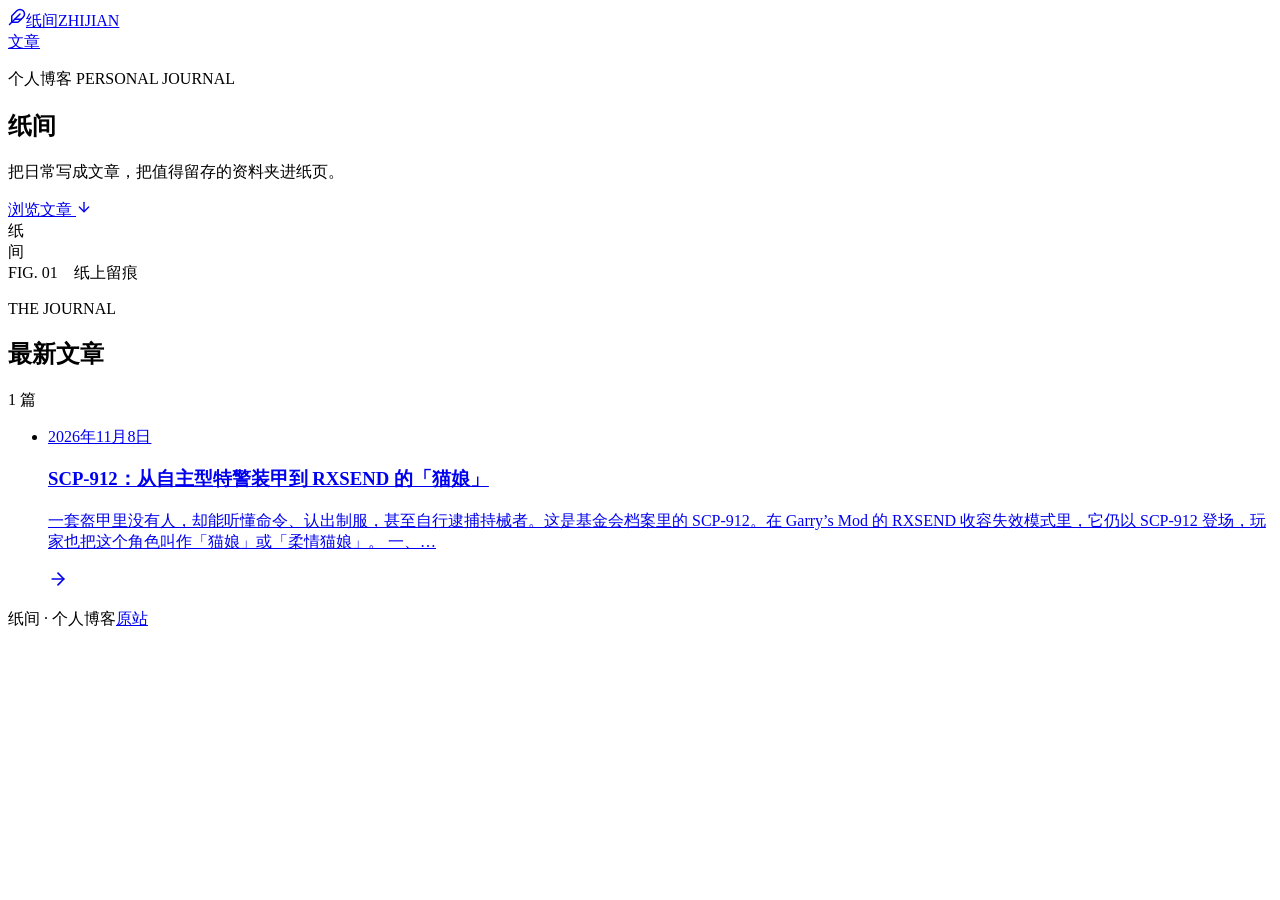
==== index.html @ ca80764e "Add public blog homepage" ====
<!doctype html>
<html lang="zh-CN">
<head>
<meta charset="utf-8">
<meta name="viewport" content="width=device-width, initial-scale=1">
<title>纸间 · 个人博客</title>
<link rel="stylesheet" href="./style.css">
<link rel="icon" href="./favicon.svg">
</head>
<body>
<header class="site-header"><div class="frame header-inner"><a class="wordmark" href="./"><span class="mark"><svg xmlns="http://www.w3.org/2000/svg" width="18" height="18" viewBox="0 0 24 24" fill="none" stroke="currentColor" stroke-width="2" stroke-linecap="round" stroke-linejoin="round" class="lucide lucide-feather" aria-hidden="true"><path d="M14.086 18.412A2 2 0 0112.67 19H5v-7.672a2 2 0 01.586-1.414L11.75 3.75a6 6 0 118.49 8.49z"></path><path d="M16 8 2 22"></path><path d="M17.488 15H9"></path></svg></span>纸间<span class="wordmark-en">ZHIJIAN</span></a><nav aria-label="主导航"><a class="nav-text" href="./#articles">文章</a></nav></div></header>
<main><div class="frame"><section class="hero"><div class="hero-copy"><p class="eyebrow">个人博客 <i></i> PERSONAL JOURNAL</p><h1>纸间</h1><p class="intro">把日常写成文章，把值得留存的资料夹进纸页。</p><a class="button primary" href="#articles">浏览文章 <svg xmlns="http://www.w3.org/2000/svg" width="16" height="16" viewBox="0 0 24 24" fill="none" stroke="currentColor" stroke-width="2" stroke-linecap="round" stroke-linejoin="round" class="lucide lucide-arrow-down" aria-hidden="true"><path d="M12 5v14"></path><path d="m19 12-7 7-7-7"></path></svg></a></div><div class="hero-art" aria-hidden="true"><div class="art-ring"></div><div class="paper paper-back"></div><div class="paper paper-front"><div class="paper-stamp">纸<br/>间</div><div class="paper-lines"><i></i><i></i><i></i><i></i></div></div><span class="art-caption">FIG. 01　纸上留痕</span></div></section><section class="articles" id="articles" aria-labelledby="article-heading"><div class="section-head"><div><p class="eyebrow">THE JOURNAL</p><h2 id="article-heading">最新文章</h2></div><span class="count">1<!-- --> 篇</span></div><ul class="article-list"><li><a class="article-row" href="./scp-912.html"><time dateTime="2026-11-08T14:54:27.042Z">2026年11月8日</time><div><h3>SCP-912：从自主型特警装甲到 RXSEND 的「猫娘」</h3><p>一套盔甲里没有人，却能听懂命令、认出制服，甚至自行逮捕持械者。这是基金会档案里的 SCP-912。在 Garry’s Mod 的 RXSEND 收容失效模式里，它仍以 SCP-912 登场，玩家也把这个角色叫作「猫娘」或「柔情猫娘」。 一、<!-- -->…</p></div><svg xmlns="http://www.w3.org/2000/svg" width="20" height="20" viewBox="0 0 24 24" fill="none" stroke="currentColor" stroke-width="2" stroke-linecap="round" stroke-linejoin="round" class="lucide lucide-arrow-right" aria-hidden="true"><path d="M5 12h14"></path><path d="m12 5 7 7-7 7"></path></svg></a></li></ul></section></div></main>
<footer class="frame footer"><span>纸间 · 个人博客</span><a class="nav-text" href="https://personal-journal-261108.vivaciouspark4.chatgpt.site/">原站</a></footer>
</body>
</html>
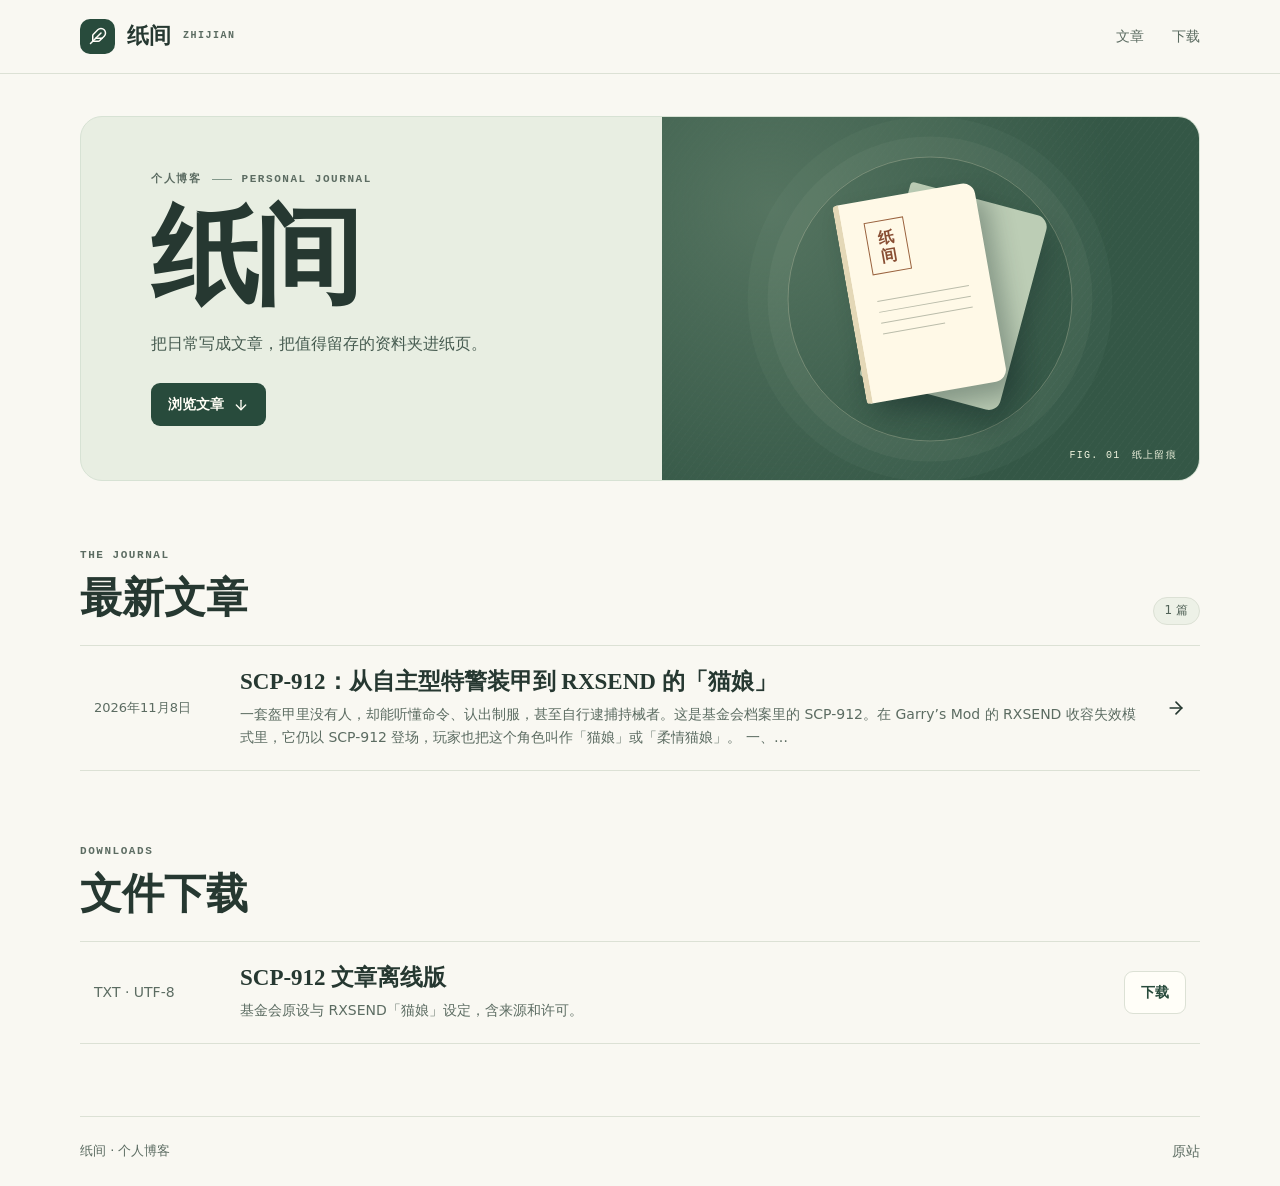
==== commit 839f186a: "Add public file downloads to homepage" ====
--- a/index.html
+++ b/index.html
@@ -8,9 +8,21 @@
 <link rel="icon" href="./favicon.svg">
 </head>
 <body>
-<header class="site-header"><div class="frame header-inner"><a class="wordmark" href="./"><span class="mark"><svg xmlns="http://www.w3.org/2000/svg" width="18" height="18" viewBox="0 0 24 24" fill="none" stroke="currentColor" stroke-width="2" stroke-linecap="round" stroke-linejoin="round" class="lucide lucide-feather" aria-hidden="true"><path d="M14.086 18.412A2 2 0 0112.67 19H5v-7.672a2 2 0 01.586-1.414L11.75 3.75a6 6 0 118.49 8.49z"></path><path d="M16 8 2 22"></path><path d="M17.488 15H9"></path></svg></span>纸间<span class="wordmark-en">ZHIJIAN</span></a><nav aria-label="主导航"><a class="nav-text" href="./#articles">文章</a></nav></div></header>
-<main><div class="frame"><section class="hero"><div class="hero-copy"><p class="eyebrow">个人博客 <i></i> PERSONAL JOURNAL</p><h1>纸间</h1><p class="intro">把日常写成文章，把值得留存的资料夹进纸页。</p><a class="button primary" href="#articles">浏览文章 <svg xmlns="http://www.w3.org/2000/svg" width="16" height="16" viewBox="0 0 24 24" fill="none" stroke="currentColor" stroke-width="2" stroke-linecap="round" stroke-linejoin="round" class="lucide lucide-arrow-down" aria-hidden="true"><path d="M12 5v14"></path><path d="m19 12-7 7-7-7"></path></svg></a></div><div class="hero-art" aria-hidden="true"><div class="art-ring"></div><div class="paper paper-back"></div><div class="paper paper-front"><div class="paper-stamp">纸<br/>间</div><div class="paper-lines"><i></i><i></i><i></i><i></i></div></div><span class="art-caption">FIG. 01　纸上留痕</span></div></section><section class="articles" id="articles" aria-labelledby="article-heading"><div class="section-head"><div><p class="eyebrow">THE JOURNAL</p><h2 id="article-heading">最新文章</h2></div><span class="count">1<!-- --> 篇</span></div><ul class="article-list"><li><a class="article-row" href="./scp-912.html"><time dateTime="2026-11-08T14:54:27.042Z">2026年11月8日</time><div><h3>SCP-912：从自主型特警装甲到 RXSEND 的「猫娘」</h3><p>一套盔甲里没有人，却能听懂命令、认出制服，甚至自行逮捕持械者。这是基金会档案里的 SCP-912。在 Garry’s Mod 的 RXSEND 收容失效模式里，它仍以 SCP-912 登场，玩家也把这个角色叫作「猫娘」或「柔情猫娘」。 一、<!-- -->…</p></div><svg xmlns="http://www.w3.org/2000/svg" width="20" height="20" viewBox="0 0 24 24" fill="none" stroke="currentColor" stroke-width="2" stroke-linecap="round" stroke-linejoin="round" class="lucide lucide-arrow-right" aria-hidden="true"><path d="M5 12h14"></path><path d="m12 5 7 7-7 7"></path></svg></a></li></ul></section></div></main>
+<header class="site-header"><div class="frame header-inner"><a class="wordmark" href="./"><span class="mark"><svg xmlns="http://www.w3.org/2000/svg" width="18" height="18" viewBox="0 0 24 24" fill="none" stroke="currentColor" stroke-width="2" stroke-linecap="round" stroke-linejoin="round" class="lucide lucide-feather" aria-hidden="true"><path d="M14.086 18.412A2 2 0 0112.67 19H5v-7.672a2 2 0 01.586-1.414L11.75 3.75a6 6 0 118.49 8.49z"></path><path d="M16 8 2 22"></path><path d="M17.488 15H9"></path></svg></span>纸间<span class="wordmark-en">ZHIJIAN</span></a><nav aria-label="主导航"><a class="nav-text" href="./#articles">文章</a><a class="nav-text" href="./#downloads">下载</a></nav></div></header>
+<main><div class="frame"><section class="hero"><div class="hero-copy"><p class="eyebrow">个人博客 <i></i> PERSONAL JOURNAL</p><h1>纸间</h1><p class="intro">把日常写成文章，把值得留存的资料夹进纸页。</p><a class="button primary" href="#articles">浏览文章 <svg xmlns="http://www.w3.org/2000/svg" width="16" height="16" viewBox="0 0 24 24" fill="none" stroke="currentColor" stroke-width="2" stroke-linecap="round" stroke-linejoin="round" class="lucide lucide-arrow-down" aria-hidden="true"><path d="M12 5v14"></path><path d="m19 12-7 7-7-7"></path></svg></a></div><div class="hero-art" aria-hidden="true"><div class="art-ring"></div><div class="paper paper-back"></div><div class="paper paper-front"><div class="paper-stamp">纸<br/>间</div><div class="paper-lines"><i></i><i></i><i></i><i></i></div></div><span class="art-caption">FIG. 01　纸上留痕</span></div></section><section class="articles" id="articles" aria-labelledby="article-heading"><div class="section-head"><div><p class="eyebrow">THE JOURNAL</p><h2 id="article-heading">最新文章</h2></div><span class="count">1<!-- --> 篇</span></div><ul class="article-list"><li><a class="article-row" href="./scp-912.html"><time dateTime="2026-11-08T14:54:27.042Z">2026年11月8日</time><div><h3>SCP-912：从自主型特警装甲到 RXSEND 的「猫娘」</h3><p>一套盔甲里没有人，却能听懂命令、认出制服，甚至自行逮捕持械者。这是基金会档案里的 SCP-912。在 Garry’s Mod 的 RXSEND 收容失效模式里，它仍以 SCP-912 登场，玩家也把这个角色叫作「猫娘」或「柔情猫娘」。 一、<!-- -->…</p></div><svg xmlns="http://www.w3.org/2000/svg" width="20" height="20" viewBox="0 0 24 24" fill="none" stroke="currentColor" stroke-width="2" stroke-linecap="round" stroke-linejoin="round" class="lucide lucide-arrow-right" aria-hidden="true"><path d="M5 12h14"></path><path d="m12 5 7 7-7 7"></path></svg></a></li></ul></section>
+<section class="articles" id="downloads" aria-labelledby="download-heading">
+  <div class="section-head"><div><p class="eyebrow">DOWNLOADS</p><h2 id="download-heading">文件下载</h2></div></div>
+  <ul class="article-list">
+    <li>
+      <a class="article-row" href="./downloads/scp-912-rxsend.txt" download="SCP-912-RXSEND.txt">
+        <span class="muted">TXT · UTF-8</span>
+        <div><h3>SCP-912 文章离线版</h3><p>基金会原设与 RXSEND「猫娘」设定，含来源和许可。</p></div>
+        <span class="button quiet">下载</span>
+      </a>
+    </li>
+  </ul>
+</section>
+</div></main>
 <footer class="frame footer"><span>纸间 · 个人博客</span><a class="nav-text" href="https://personal-journal-261108.vivaciouspark4.chatgpt.site/">原站</a></footer>
 </body>
 </html>
-
--- a/style.css
+++ b/style.css
@@ -0,0 +1,187 @@
+:root {
+  color-scheme: light;
+  --ground: #f9f8f2;
+  --paper: #fffef8;
+  --ink: #263831;
+  --muted: #5c6c62;
+  --green: #284b3c;
+  --sage: #e3ebe0;
+  --line: #dce1d5;
+  --serif: "Noto Serif SC", "Songti SC", SimSun, Georgia, serif;
+}
+* { box-sizing: border-box; }
+html { scroll-behavior: smooth; }
+body {
+  margin: 0;
+  min-height: 100vh;
+  background: var(--ground);
+  color: var(--ink);
+  font: 16px/1.65 system-ui, "Microsoft YaHei", sans-serif;
+  display: flex;
+  flex-direction: column;
+}
+main { flex: 1; }
+h1, h2, h3, p, ul { margin: 0; }
+h1, h2, h3 { line-height: 1.3; }
+a { color: inherit; text-decoration: none; }
+button, input, textarea { font: inherit; }
+button, label.upload { cursor: pointer; }
+button:disabled { cursor: wait; opacity: .65; }
+svg { flex-shrink: 0; }
+:focus-visible { outline: 2px solid #456d56; outline-offset: 3px; }
+.frame { width: min(1120px, calc(100% - 80px)); margin-inline: auto; }
+.site-header { border-bottom: 1px solid var(--line); }
+.header-inner { min-height: 73px; display: flex; align-items: center; justify-content: space-between; gap: 24px; }
+.wordmark, nav { display: flex; align-items: center; gap: 12px; }
+.wordmark { font-family: var(--serif); font-weight: 700; font-size: 22px; white-space: nowrap; }
+.mark { display: grid; place-items: center; width: 35px; height: 35px; background: var(--green); color: var(--paper); border-radius: 10px; }
+.wordmark-en { font: 600 10px/1 ui-monospace, monospace; letter-spacing: .15em; color: var(--muted); }
+nav { gap: 28px; }
+.nav-text { color: var(--muted); font-size: 14px; }
+.nav-text { white-space: nowrap; }
+.nav-text:hover, .back-link:hover { color: var(--green); text-decoration: underline; }
+.button {
+  display: inline-flex;
+  align-items: center;
+  justify-content: center;
+  gap: 9px;
+  min-height: 43px;
+  padding: 9px 16px;
+  border: 1px solid transparent;
+  border-radius: 9px;
+  font-size: 14px;
+  font-weight: 650;
+  white-space: nowrap;
+  transition: background-color .18s ease, border-color .18s ease;
+}
+.primary { background: var(--green); color: #fffef5; }
+.primary:hover { background: #365e4c; }
+.quiet { background: var(--paper); border-color: var(--line); color: var(--green); }
+.quiet:hover { background: var(--sage); border-color: #bac9b9; }
+.hero {
+  margin-block: 42px 66px;
+  min-height: 365px;
+  display: grid;
+  grid-template-columns: 1.08fr 1fr;
+  border: 1px solid #d7e2d4;
+  border-radius: 22px;
+  overflow: hidden;
+  background: #e8eee2;
+}
+.hero-copy { align-self: center; padding: 48px clamp(32px, 5.5vw, 74px); }
+.eyebrow {
+  display: flex;
+  align-items: center;
+  gap: 10px;
+  color: var(--muted);
+  font: 700 11px/1.5 ui-monospace, "Microsoft YaHei", monospace;
+  letter-spacing: .14em;
+}
+.eyebrow i { display: inline-block; height: 1px; width: 20px; background: #83988b; }
+.hero h1 { margin: 13px 0 16px; font: 800 clamp(58px, 9vw, 108px)/1.06 var(--serif); letter-spacing: -.05em; }
+.intro { color: #465b50; max-width: 21em; margin-bottom: 26px; }
+.hero-art {
+  position: relative;
+  min-height: 310px;
+  overflow: hidden;
+  isolation: isolate;
+  background: #345746;
+  background-image: radial-gradient(circle at 20% 25%, #557460, transparent 68%), repeating-linear-gradient(127deg, transparent 0 5px, #ffffff05 5px 6px);
+}
+.art-ring { position: absolute; width: 285px; height: 285px; left: 50%; top: 50%; translate: -50% -50%; border: 1px solid #fff4d341; border-radius: 50%; box-shadow: 0 0 0 20px #e3e8d40c, 0 0 0 40px #e3e8d408; }
+.paper {
+  position: absolute;
+  left: 50%;
+  top: 48%;
+  width: 143px;
+  height: 201px;
+  border-radius: 4px 12px 12px 4px;
+  box-shadow: 10px 15px 25px #172e2a55;
+}
+.paper-back { translate: -33% -47%; rotate: 15deg; background: #bccdb5; }
+.paper-front { translate: -57% -49%; rotate: -10deg; padding: 22px; background: #fff9e7; border-left: 6px solid #e4d8b7; }
+.paper-stamp { display: grid; place-items: center; border: 1px solid #9a633f; width: 40px; height: 53px; color: #884e33; font: 700 16px/1.1 var(--serif); }
+.paper-lines { margin-top: 26px; display: grid; gap: 10px; }
+.paper-lines i { height: 1px; background: #bbbdab; }
+.paper-lines i:last-child { width: 68%; }
+.art-caption { position: absolute; bottom: 18px; right: 22px; color: #eff3de; font: 500 10px ui-monospace, "Microsoft YaHei", monospace; letter-spacing: .13em; }
+.articles { margin-bottom: 72px; scroll-margin-top: 28px; }
+.section-head { display: flex; align-items: end; justify-content: space-between; gap: 16px; margin-bottom: 20px; }
+.section-head h2, .studio h1 { margin-top: 7px; font-family: var(--serif); font-size: clamp(29px, 5vw, 42px); }
+.count { background: #edf1e7; color: #526358; border: 1px solid var(--line); padding: 3px 11px; border-radius: 99px; font-size: 12px; white-space: nowrap; }
+.empty-state { display: grid; justify-items: center; text-align: center; padding: 36px 20px; gap: 10px; border: 1px dashed #bcc9bc; border-radius: 14px; background: #fffcf5; }
+.empty-icon { display: grid; place-items: center; width: 49px; height: 49px; border-radius: 14px; color: var(--green); background: var(--sage); margin-bottom: 4px; }
+.empty-state p, .muted { color: var(--muted); font-size: 14px; }
+.empty-state .button { margin-top: 7px; }
+.footer { display: flex; justify-content: space-between; border-top: 1px solid var(--line); padding-block: 23px; color: var(--muted); font-size: 13px; }
+.article-list, .studio-list, .file-list { list-style: none; padding: 0; }
+.article-list, .studio-list { border-top: 1px solid var(--line); }
+.article-row, .studio-list a { display: grid; align-items: center; gap: 18px; border-bottom: 1px solid var(--line); padding: 21px 14px; }
+.article-row { grid-template-columns: 128px minmax(0, 1fr) auto; }
+.article-row:hover, .studio-list a:hover { background: #edf1e7; }
+.article-row time, .studio-list time { color: var(--muted); font-size: 13px; }
+.article-row h3 { font: 700 23px/1.3 var(--serif); overflow-wrap: anywhere; }
+.article-row p { color: var(--muted); margin-top: 6px; font-size: 14px; overflow-wrap: anywhere; }
+.article-detail { max-width: 760px; padding-block: 47px 70px; }
+.back-link { display: inline-flex; align-items: center; gap: 8px; font-size: 14px; color: var(--muted); }
+.detail-title { border-bottom: 1px solid var(--line); padding-block: 36px 23px; }
+.detail-title h1 { font: 750 clamp(32px, 6vw, 58px)/1.2 var(--serif); margin-top: 13px; overflow-wrap: anywhere; }
+.article-body { margin: 28px 0 36px; white-space: pre-wrap; overflow-wrap: anywhere; font-size: 17px; line-height: 1.95; }
+.files-panel, .side-card, .editor-card { background: var(--paper); border: 1px solid var(--line); border-radius: 13px; padding: 22px; }
+.files-panel h2, .side-card h2 { display: flex; align-items: center; gap: 7px; font-size: 16px; }
+.file-list { margin-top: 12px; }
+.file-list li + li { border-top: 1px solid var(--line); }
+.file-list a { display: flex; align-items: center; gap: 13px; padding-block: 9px; }
+.file-list a:hover { text-decoration: underline; }
+.file-name { flex: 1; min-width: 0; overflow-wrap: anywhere; font-size: 14px; }
+.file-size, .file-name small { font-size: 12px; color: var(--muted); white-space: nowrap; }
+.file-name small { display: block; }
+.studio { padding-block: 44px 68px; }
+.studio-head { align-items: center; margin-bottom: 28px; }
+.studio-head .muted { margin-top: 10px; }
+.studio-list a { grid-template-columns: 65px minmax(0, 1fr) auto auto; }
+.studio-list strong { overflow-wrap: anywhere; }
+.status-pill { justify-self: start; border-radius: 99px; padding: 3px 9px; background: #f1ebdf; color: #735936; font-size: 12px; white-space: nowrap; }
+.status-pill[data-published="true"] { background: var(--sage); color: var(--green); }
+.editor-title { margin-block: 22px; }
+.editor-grid { display: grid; grid-template-columns: minmax(0, 1fr) minmax(230px, .42fr); align-items: start; gap: 18px; }
+.editor-sidebar { display: grid; gap: 14px; }
+.field { display: grid; gap: 7px; margin-bottom: 18px; }
+.field label { font-size: 14px; font-weight: 700; }
+.field input, .field textarea { width: 100%; border: 1px solid #cdd6cb; border-radius: 8px; background: #fffefb; color: var(--ink); padding: 10px 12px; }
+.field textarea { min-height: 215px; resize: vertical; }
+.editor-actions { display: flex; justify-content: flex-end; flex-wrap: wrap; gap: 8px; }
+.notice { color: var(--green); font-size: 14px; min-height: 1.65em; margin-top: 10px; }
+.notice[data-error="true"] { color: #a4352a; }
+.side-heading { display: flex; justify-content: space-between; align-items: center; gap: 6px; margin-bottom: 8px; }
+.side-card p { font-size: 14px; color: var(--muted); }
+.upload { position: relative; margin-top: 11px; overflow: hidden; }
+.upload:focus-within { outline: 2px solid #456d56; outline-offset: 3px; }
+.upload input { position: absolute; inset: 0; opacity: 0; width: 100%; cursor: pointer; }
+.upload:has(input:disabled) { opacity: .65; }
+@media (max-width: 750px) {
+  .frame { width: calc(100% - 34px); }
+  .hero { margin-block: 24px 43px; grid-template-columns: 1fr; }
+  .hero-copy { padding: 34px 27px; }
+  .hero-art { min-height: 228px; }
+  .art-ring { scale: .72; }
+  .paper { scale: .76; }
+  .editor-grid { grid-template-columns: minmax(0, 1fr); }
+  .article-row { grid-template-columns: minmax(0, 1fr) auto; gap: 6px 15px; }
+  .article-row time { grid-column: 1 / -1; }
+  .wordmark-en { display: none; }
+  .header-inner { min-height: 62px; }
+  nav { gap: 12px; }
+  .studio { padding-top: 28px; }
+  .studio-list a { grid-template-columns: 60px minmax(0, 1fr) auto; gap: 5px 10px; }
+  .studio-list time { grid-column: 2; grid-row: 2; }
+  .studio-list svg { grid-column: 3; grid-row: 1; }
+}
+@media (max-width: 390px) {
+  .studio-head { align-items: start; flex-direction: column; }
+  .header-inner, .header-inner nav { gap: 9px; }
+  .header-inner nav .button { padding-inline: 9px; }
+}
+@media (prefers-reduced-motion: reduce) {
+  html { scroll-behavior: auto; }
+}
